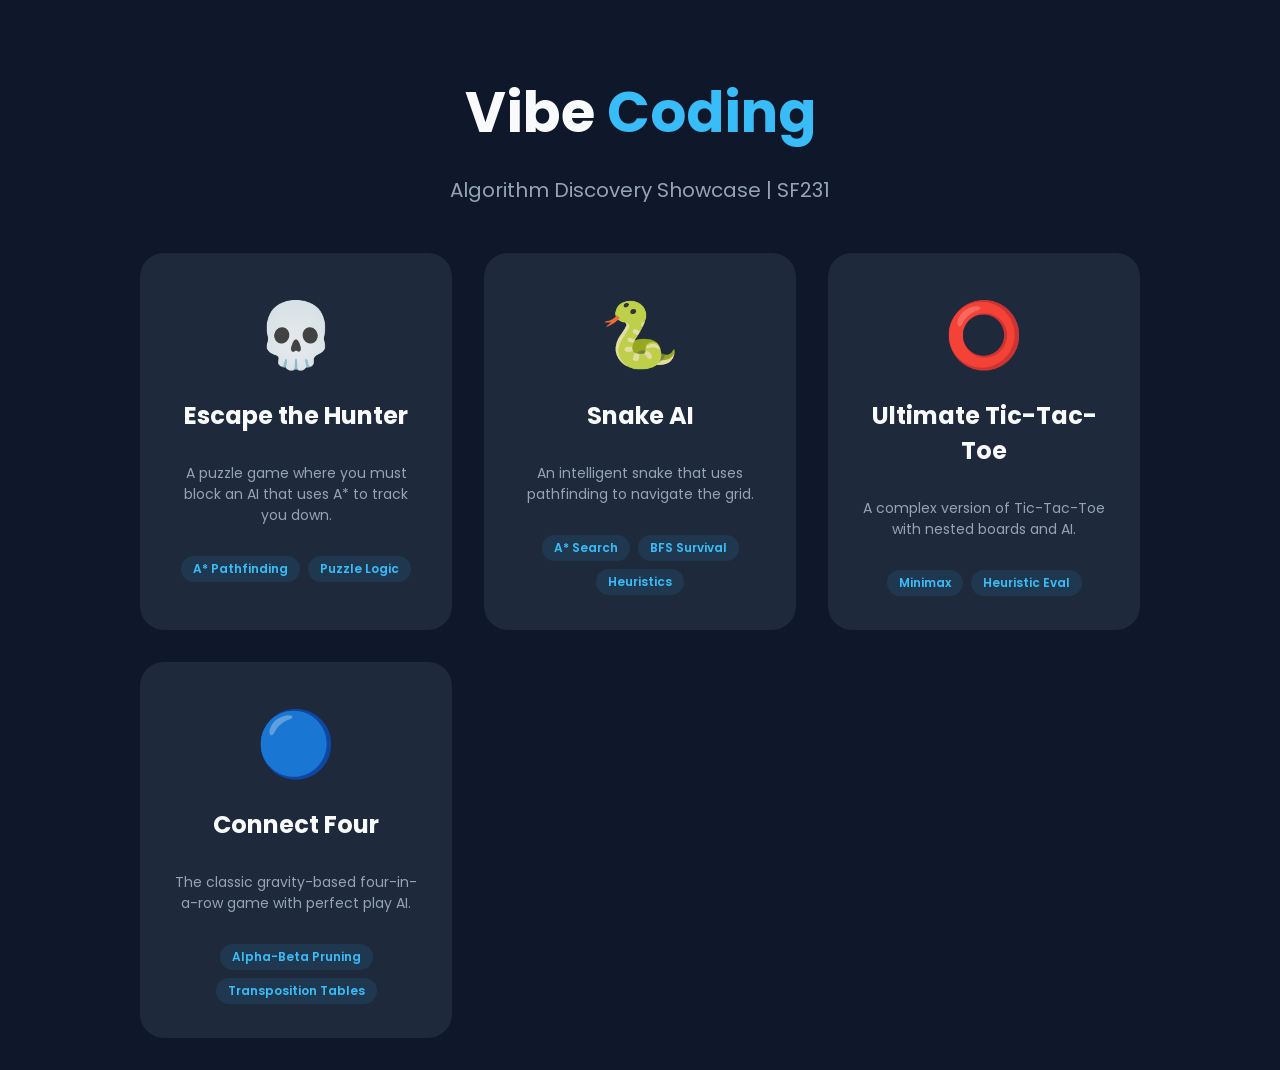
==== index.html @ 36723d7e "escape ai v1 first version" ====
<!DOCTYPE html>
<html lang="en">
<head>
    <meta charset="UTF-8">
    <meta name="viewport" content="width=device-width, initial-scale=1.0">
    <title>SF231 Vibe Coding - Algorithm Discovery</title>
    <link rel="preconnect" href="https://fonts.googleapis.com">
    <link rel="preconnect" href="https://fonts.gstatic.com" crossorigin>
    <link href="https://fonts.googleapis.com/css2?family=Poppins:wght@400;600;700&display=swap" rel="stylesheet">
    <style>
        :root {
            --bg-color: #0f172a;
            --panel-bg: #1e293b;
            --accent-color: #38bdf8;
            --text-color: #f8fafc;
            --text-muted: #94a3b8;
        }

        body {
            font-family: 'Poppins', sans-serif;
            background-color: var(--bg-color);
            color: var(--text-color);
            min-height: 100vh;
            display: flex;
            justify-content: center;
            align-items: center;
            margin: 0;
            padding: 2rem;
        }

        .container {
            max-width: 1000px;
            width: 100%;
            text-align: center;
        }

        header {
            margin-bottom: 3rem;
        }

        header h1 {
            font-size: 3.5rem;
            margin-bottom: 0.5rem;
        }

        header h1 span {
            color: var(--accent-color);
        }

        header p {
            font-size: 1.25rem;
            color: var(--text-muted);
        }

        .game-grid {
            display: grid;
            grid-template-columns: repeat(auto-fit, minmax(280px, 1fr));
            gap: 2rem;
        }

        .game-card {
            background-color: var(--panel-bg);
            border-radius: 1.5rem;
            padding: 2rem;
            text-decoration: none;
            color: inherit;
            transition: transform 0.3s, box-shadow 0.3s, border-color 0.3s;
            border: 2px solid transparent;
            display: flex;
            flex-direction: column;
            align-items: center;
            gap: 1rem;
        }

        .game-card:hover {
            transform: translateY(-10px);
            border-color: var(--accent-color);
            box-shadow: 0 20px 25px -5px rgba(0, 0, 0, 0.3);
        }

        .game-card .icon {
            font-size: 4rem;
        }

        .game-card h2 {
            font-size: 1.5rem;
            margin: 0;
        }

        .game-card p {
            font-size: 0.875rem;
            color: var(--text-muted);
            line-height: 1.5;
        }

        .algo-list {
            display: flex;
            gap: 0.5rem;
            flex-wrap: wrap;
            justify-content: center;
        }

        .algo-tag {
            background-color: rgba(56, 189, 248, 0.1);
            color: var(--accent-color);
            padding: 0.25rem 0.75rem;
            border-radius: 1rem;
            font-size: 0.75rem;
            font-weight: 600;
        }
    </style>
</head>
<body>
    <div class="container">
        <header>
            <h1>Vibe <span>Coding</span></h1>
            <p>Algorithm Discovery Showcase | SF231</p>
        </header>

        <main class="game-grid">
            <a href="escape-ai/index.html" class="game-card">
                <div class="icon">💀</div>
                <h2>Escape the Hunter</h2>
                <p>A puzzle game where you must block an AI that uses A* to track you down.</p>
                <div class="algo-list">
                    <span class="algo-tag">A* Pathfinding</span>
                    <span class="algo-tag">Puzzle Logic</span>
                </div>
            </a>



            <a href="snake/index.html" class="game-card">
                <div class="icon">🐍</div>
                <h2>Snake AI</h2>
                <p>An intelligent snake that uses pathfinding to navigate the grid.</p>
                <div class="algo-list">
                    <span class="algo-tag">A* Search</span>
                    <span class="algo-tag">BFS Survival</span>
                    <span class="algo-tag">Heuristics</span>
                </div>
            </a>

            <a href="tic-tak-toe/index.html" class="game-card">
                <div class="icon">⭕</div>
                <h2>Ultimate Tic-Tac-Toe</h2>
                <p>A complex version of Tic-Tac-Toe with nested boards and AI.</p>
                <div class="algo-list">
                    <span class="algo-tag">Minimax</span>
                    <span class="algo-tag">Heuristic Eval</span>
                </div>
            </a>

            <a href="four/index.html" class="game-card">
                <div class="icon">🔵</div>
                <h2>Connect Four</h2>
                <p>The classic gravity-based four-in-a-row game with perfect play AI.</p>
                <div class="algo-list">
                    <span class="algo-tag">Alpha-Beta Pruning</span>
                    <span class="algo-tag">Transposition Tables</span>
                </div>
            </a>
        </main>
    </div>
</body>
</html>
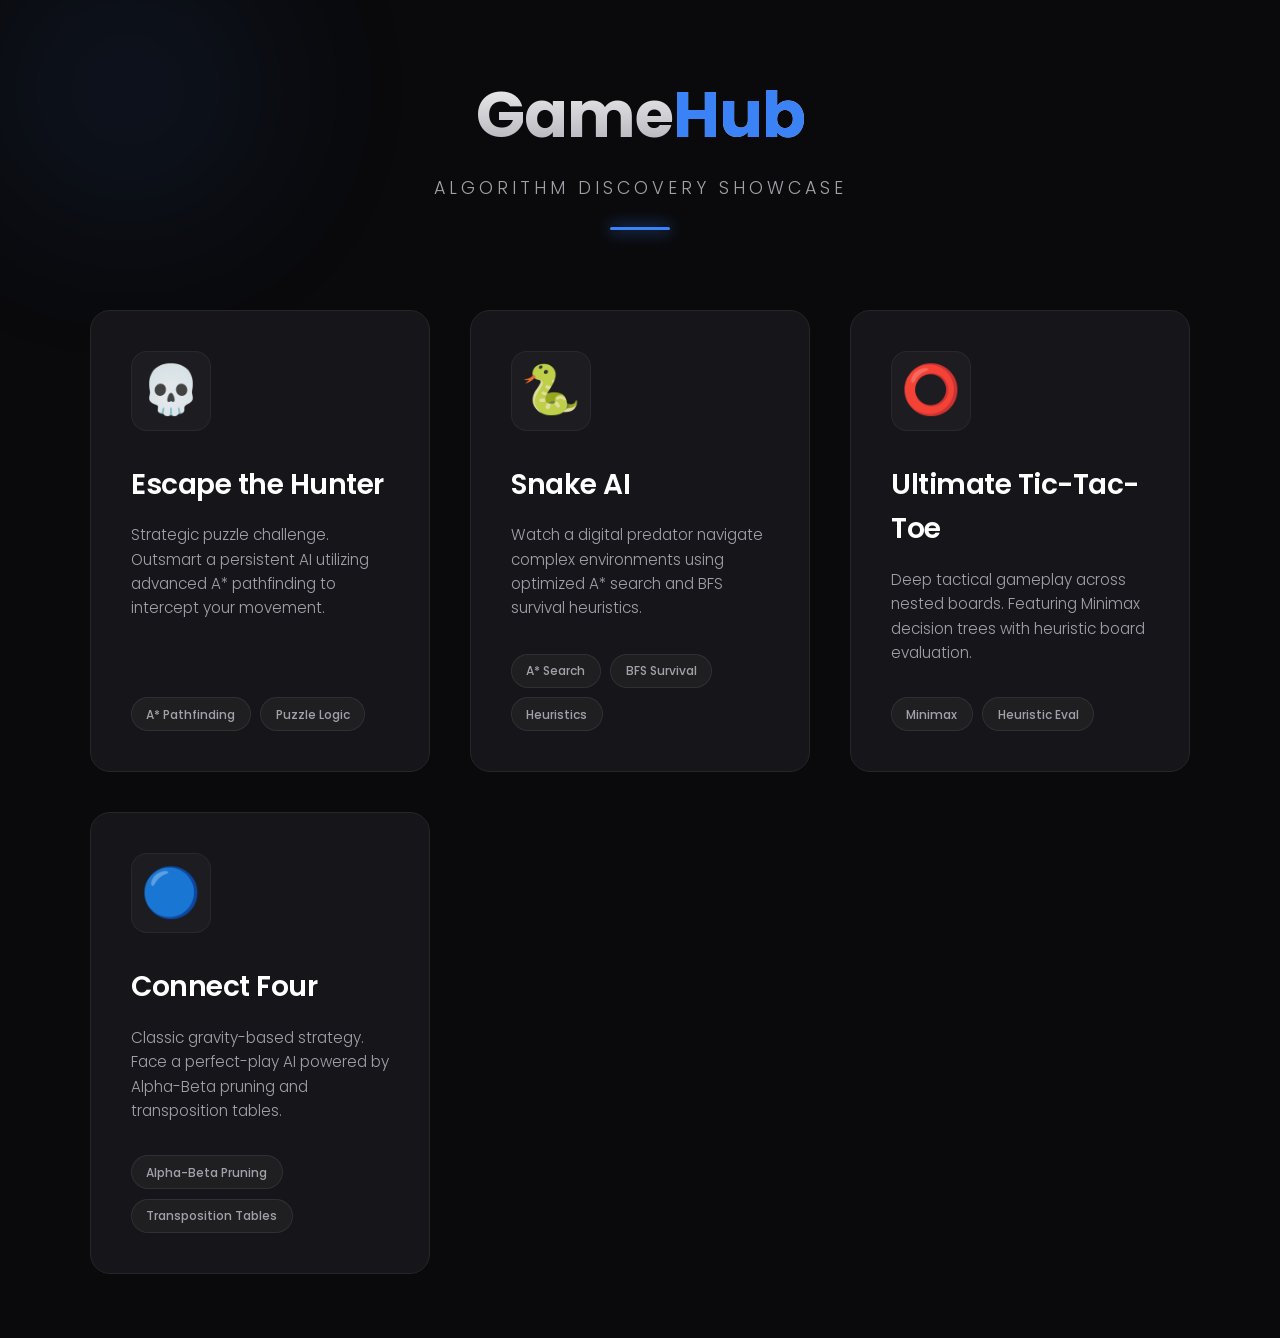
==== commit 9d11fdc1: "homepage edit ux ui" ====
--- a/index.html
+++ b/index.html
@@ -3,137 +3,233 @@
 <head>
     <meta charset="UTF-8">
     <meta name="viewport" content="width=device-width, initial-scale=1.0">
-    <title>SF231 Vibe Coding - Algorithm Discovery</title>
+    <title>GameHub | Algorithm Discovery</title>
     <link rel="preconnect" href="https://fonts.googleapis.com">
     <link rel="preconnect" href="https://fonts.gstatic.com" crossorigin>
-    <link href="https://fonts.googleapis.com/css2?family=Poppins:wght@400;600;700&display=swap" rel="stylesheet">
+    <link href="https://fonts.googleapis.com/css2?family=Poppins:wght@300;400;600;700&display=swap" rel="stylesheet">
     <style>
         :root {
-            --bg-color: #0f172a;
-            --panel-bg: #1e293b;
-            --accent-color: #38bdf8;
-            --text-color: #f8fafc;
-            --text-muted: #94a3b8;
+            --bg-color: #0a0a0c;
+            --panel-bg: #16161a;
+            --panel-hover: #1c1c22;
+            --accent-color: #3b82f6;
+            --accent-glow: rgba(59, 130, 246, 0.4);
+            --text-main: #ffffff;
+            --text-muted: #a1a1aa;
+            --card-border: #27272a;
+            --transition-speed: 0.4s;
+        }
+
+        * {
+            box-sizing: border-box;
+            margin: 0;
+            padding: 0;
         }
 
         body {
             font-family: 'Poppins', sans-serif;
             background-color: var(--bg-color);
-            color: var(--text-color);
+            color: var(--text-main);
             min-height: 100vh;
+            display: flex;
+            justify-content: center;
+            align-items: flex-start;
+            padding: 4rem 2rem;
+            line-height: 1.6;
+            overflow-x: hidden;
+        }
+
+        /* Subtle background glow */
+        body::before {
+            content: '';
+            position: fixed;
+            top: -10%;
+            left: -10%;
+            width: 40%;
+            height: 40%;
+            background: radial-gradient(circle, var(--accent-glow) 0%, transparent 70%);
+            z-index: -1;
+            filter: blur(80px);
+            opacity: 0.3;
+        }
+
+        .container {
+            max-width: 1100px;
+            width: 100%;
+        }
+
+        header {
+            text-align: center;
+            margin-bottom: 5rem;
+            position: relative;
+        }
+
+        header h1 {
+            font-size: 4rem;
+            font-weight: 700;
+            letter-spacing: -1px;
+            margin-bottom: 0.5rem;
+            background: linear-gradient(to bottom, #fff 0%, #a1a1aa 100%);
+            -webkit-background-clip: text;
+            -webkit-text-fill-color: transparent;
+        }
+
+        header h1 span {
+            color: var(--accent-color);
+            -webkit-text-fill-color: var(--accent-color);
+        }
+
+        header p {
+            font-size: 1.1rem;
+            color: var(--text-muted);
+            font-weight: 300;
+            text-transform: uppercase;
+            letter-spacing: 4px;
+        }
+
+        header::after {
+            content: '';
+            display: block;
+            width: 60px;
+            height: 3px;
+            background: var(--accent-color);
+            margin: 1.5rem auto 0;
+            border-radius: 2px;
+            box-shadow: 0 0 15px var(--accent-color);
+        }
+
+        .game-grid {
+            display: grid;
+            grid-template-columns: repeat(auto-fit, minmax(320px, 1fr));
+            gap: 2.5rem;
+        }
+
+        .game-card {
+            background-color: var(--panel-bg);
+            border: 1px solid var(--card-border);
+            border-radius: 1.25rem;
+            padding: 2.5rem;
+            text-decoration: none;
+            color: inherit;
+            transition: all var(--transition-speed) cubic-bezier(0.23, 1, 0.32, 1);
+            display: flex;
+            flex-direction: column;
+            position: relative;
+            overflow: hidden;
+        }
+
+        .game-card::before {
+            content: '';
+            position: absolute;
+            top: 0;
+            left: 0;
+            width: 100%;
+            height: 100%;
+            background: radial-gradient(800px circle at var(--mouse-x, 0) var(--mouse-y, 0), rgba(255,255,255,0.06), transparent 40%);
+            z-index: 3;
+            pointer-events: none;
+            opacity: 0;
+            transition: opacity 0.5s;
+        }
+
+        .game-card:hover::before {
+            opacity: 1;
+        }
+
+        .game-card:hover {
+            transform: translateY(-8px);
+            border-color: var(--accent-color);
+            background-color: var(--panel-hover);
+            box-shadow: 0 20px 40px -15px rgba(0, 0, 0, 0.5);
+        }
+
+        .game-card .icon-wrapper {
+            width: 80px;
+            height: 80px;
+            background: rgba(255, 255, 255, 0.03);
+            border-radius: 1rem;
             display: flex;
             justify-content: center;
             align-items: center;
-            margin: 0;
-            padding: 2rem;
-        }
-
-        .container {
-            max-width: 1000px;
-            width: 100%;
-            text-align: center;
-        }
-
-        header {
-            margin-bottom: 3rem;
-        }
-
-        header h1 {
-            font-size: 3.5rem;
-            margin-bottom: 0.5rem;
-        }
-
-        header h1 span {
+            font-size: 3rem;
+            margin-bottom: 2rem;
+            transition: transform var(--transition-speed);
+            border: 1px solid rgba(255, 255, 255, 0.05);
+        }
+
+        .game-card:hover .icon-wrapper {
+            transform: scale(1.1) rotate(5deg);
+            background: rgba(59, 130, 246, 0.1);
+            border-color: rgba(59, 130, 246, 0.2);
+        }
+
+        .game-card h2 {
+            font-size: 1.75rem;
+            font-weight: 600;
+            margin-bottom: 1rem;
+            letter-spacing: -0.5px;
+        }
+
+        .game-card p {
+            font-size: 0.95rem;
+            color: var(--text-muted);
+            margin-bottom: 2rem;
+            flex-grow: 1;
+            font-weight: 300;
+        }
+
+        .algo-list {
+            display: flex;
+            gap: 0.6rem;
+            flex-wrap: wrap;
+        }
+
+        .algo-tag {
+            background-color: rgba(255, 255, 255, 0.04);
+            color: var(--text-muted);
+            padding: 0.4rem 0.9rem;
+            border-radius: 2rem;
+            font-size: 0.75rem;
+            font-weight: 500;
+            border: 1px solid rgba(255, 255, 255, 0.08);
+            transition: all 0.3s;
+        }
+
+        .game-card:hover .algo-tag {
+            border-color: rgba(59, 130, 246, 0.3);
             color: var(--accent-color);
-        }
-
-        header p {
-            font-size: 1.25rem;
-            color: var(--text-muted);
-        }
-
-        .game-grid {
-            display: grid;
-            grid-template-columns: repeat(auto-fit, minmax(280px, 1fr));
-            gap: 2rem;
-        }
-
-        .game-card {
-            background-color: var(--panel-bg);
-            border-radius: 1.5rem;
-            padding: 2rem;
-            text-decoration: none;
-            color: inherit;
-            transition: transform 0.3s, box-shadow 0.3s, border-color 0.3s;
-            border: 2px solid transparent;
-            display: flex;
-            flex-direction: column;
-            align-items: center;
-            gap: 1rem;
-        }
-
-        .game-card:hover {
-            transform: translateY(-10px);
-            border-color: var(--accent-color);
-            box-shadow: 0 20px 25px -5px rgba(0, 0, 0, 0.3);
-        }
-
-        .game-card .icon {
-            font-size: 4rem;
-        }
-
-        .game-card h2 {
-            font-size: 1.5rem;
-            margin: 0;
-        }
-
-        .game-card p {
-            font-size: 0.875rem;
-            color: var(--text-muted);
-            line-height: 1.5;
-        }
-
-        .algo-list {
-            display: flex;
-            gap: 0.5rem;
-            flex-wrap: wrap;
-            justify-content: center;
-        }
-
-        .algo-tag {
-            background-color: rgba(56, 189, 248, 0.1);
-            color: var(--accent-color);
-            padding: 0.25rem 0.75rem;
-            border-radius: 1rem;
-            font-size: 0.75rem;
-            font-weight: 600;
+            background-color: rgba(59, 130, 246, 0.05);
+        }
+
+        @media (max-width: 768px) {
+            header h1 { font-size: 2.8rem; }
+            .game-grid { grid-template-columns: 1fr; }
+            body { padding: 2rem 1rem; }
         }
     </style>
 </head>
 <body>
     <div class="container">
         <header>
-            <h1>Vibe <span>Coding</span></h1>
-            <p>Algorithm Discovery Showcase | SF231</p>
+            <h1>Game<span>Hub</span></h1>
+            <p>Algorithm Discovery Showcase</p>
         </header>
 
         <main class="game-grid">
             <a href="escape-ai/index.html" class="game-card">
-                <div class="icon">💀</div>
+                <div class="icon-wrapper">💀</div>
                 <h2>Escape the Hunter</h2>
-                <p>A puzzle game where you must block an AI that uses A* to track you down.</p>
+                <p>Strategic puzzle challenge. Outsmart a persistent AI utilizing advanced A* pathfinding to intercept your movement.</p>
                 <div class="algo-list">
                     <span class="algo-tag">A* Pathfinding</span>
                     <span class="algo-tag">Puzzle Logic</span>
                 </div>
             </a>
 
-
-
             <a href="snake/index.html" class="game-card">
-                <div class="icon">🐍</div>
+                <div class="icon-wrapper">🐍</div>
                 <h2>Snake AI</h2>
-                <p>An intelligent snake that uses pathfinding to navigate the grid.</p>
+                <p>Watch a digital predator navigate complex environments using optimized A* search and BFS survival heuristics.</p>
                 <div class="algo-list">
                     <span class="algo-tag">A* Search</span>
                     <span class="algo-tag">BFS Survival</span>
@@ -141,10 +237,10 @@
                 </div>
             </a>
 
-            <a href="tic-tak-toe/index.html" class="game-card">
-                <div class="icon">⭕</div>
+            <a href="tic-tac-toe/index.html" class="game-card">
+                <div class="icon-wrapper">⭕</div>
                 <h2>Ultimate Tic-Tac-Toe</h2>
-                <p>A complex version of Tic-Tac-Toe with nested boards and AI.</p>
+                <p>Deep tactical gameplay across nested boards. Featuring Minimax decision trees with heuristic board evaluation.</p>
                 <div class="algo-list">
                     <span class="algo-tag">Minimax</span>
                     <span class="algo-tag">Heuristic Eval</span>
@@ -152,9 +248,9 @@
             </a>
 
             <a href="four/index.html" class="game-card">
-                <div class="icon">🔵</div>
+                <div class="icon-wrapper">🔵</div>
                 <h2>Connect Four</h2>
-                <p>The classic gravity-based four-in-a-row game with perfect play AI.</p>
+                <p>Classic gravity-based strategy. Face a perfect-play AI powered by Alpha-Beta pruning and transposition tables.</p>
                 <div class="algo-list">
                     <span class="algo-tag">Alpha-Beta Pruning</span>
                     <span class="algo-tag">Transposition Tables</span>
@@ -162,5 +258,18 @@
             </a>
         </main>
     </div>
+
+    <script>
+        // Interactive spotlight effect
+        document.querySelectorAll('.game-card').forEach(card => {
+            card.addEventListener('mousemove', e => {
+                const rect = card.getBoundingClientRect();
+                const x = e.clientX - rect.left;
+                const y = e.clientY - rect.top;
+                card.style.setProperty('--mouse-x', `${x}px`);
+                card.style.setProperty('--mouse-y', `${y}px`);
+            });
+        });
+    </script>
 </body>
 </html>
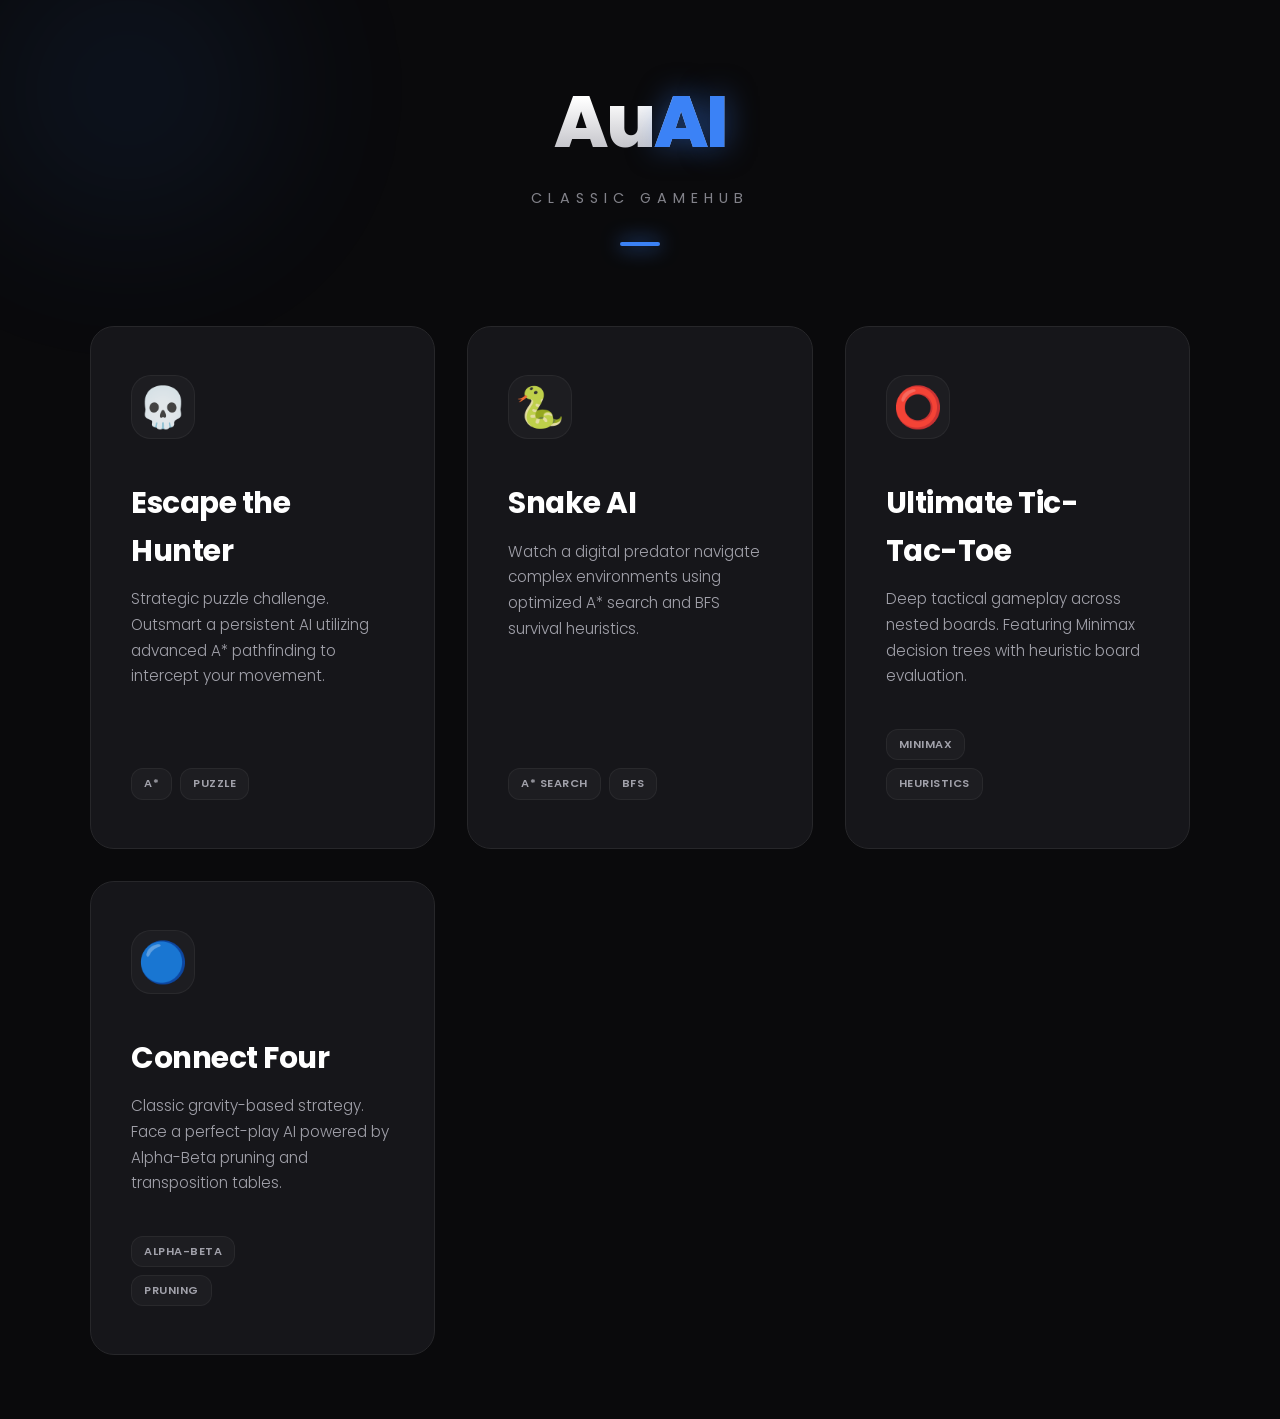
==== commit 87ce5d35: "bug fix escape hunter hunter not moving after hunt fixed" ====
--- a/index.html
+++ b/index.html
@@ -65,11 +65,11 @@
         }
 
         header h1 {
-            font-size: 4rem;
-            font-weight: 700;
-            letter-spacing: -1px;
+            font-size: 4.5rem;
+            font-weight: 800;
+            letter-spacing: -2px;
             margin-bottom: 0.5rem;
-            background: linear-gradient(to bottom, #fff 0%, #a1a1aa 100%);
+            background: linear-gradient(to bottom, #fff 30%, #a1a1aa 100%);
             -webkit-background-clip: text;
             -webkit-text-fill-color: transparent;
         }
@@ -77,38 +77,40 @@
         header h1 span {
             color: var(--accent-color);
             -webkit-text-fill-color: var(--accent-color);
+            text-shadow: 0 0 30px rgba(59, 130, 246, 0.5);
         }
 
         header p {
-            font-size: 1.1rem;
+            font-size: 0.9rem;
             color: var(--text-muted);
-            font-weight: 300;
+            font-weight: 400;
             text-transform: uppercase;
-            letter-spacing: 4px;
+            letter-spacing: 6px;
+            opacity: 0.8;
         }
 
         header::after {
             content: '';
             display: block;
-            width: 60px;
-            height: 3px;
+            width: 40px;
+            height: 4px;
             background: var(--accent-color);
-            margin: 1.5rem auto 0;
-            border-radius: 2px;
-            box-shadow: 0 0 15px var(--accent-color);
+            margin: 2rem auto 0;
+            border-radius: 4px;
+            box-shadow: 0 0 20px var(--accent-color);
         }
 
         .game-grid {
             display: grid;
-            grid-template-columns: repeat(auto-fit, minmax(320px, 1fr));
-            gap: 2.5rem;
+            grid-template-columns: repeat(auto-fit, minmax(340px, 1fr));
+            gap: 2rem;
         }
 
         .game-card {
             background-color: var(--panel-bg);
             border: 1px solid var(--card-border);
-            border-radius: 1.25rem;
-            padding: 2.5rem;
+            border-radius: 1.5rem;
+            padding: 3rem 2.5rem;
             text-decoration: none;
             color: inherit;
             transition: all var(--transition-speed) cubic-bezier(0.23, 1, 0.32, 1);
@@ -118,101 +120,101 @@
             overflow: hidden;
         }
 
-        .game-card::before {
-            content: '';
-            position: absolute;
-            top: 0;
-            left: 0;
-            width: 100%;
-            height: 100%;
-            background: radial-gradient(800px circle at var(--mouse-x, 0) var(--mouse-y, 0), rgba(255,255,255,0.06), transparent 40%);
-            z-index: 3;
-            pointer-events: none;
-            opacity: 0;
-            transition: opacity 0.5s;
-        }
-
-        .game-card:hover::before {
-            opacity: 1;
-        }
-
         .game-card:hover {
-            transform: translateY(-8px);
+            transform: translateY(-12px) scale(1.02);
             border-color: var(--accent-color);
             background-color: var(--panel-hover);
-            box-shadow: 0 20px 40px -15px rgba(0, 0, 0, 0.5);
+            box-shadow: 0 30px 60px -12px rgba(0, 0, 0, 0.7);
         }
 
         .game-card .icon-wrapper {
-            width: 80px;
-            height: 80px;
+            width: 64px;
+            height: 64px;
             background: rgba(255, 255, 255, 0.03);
-            border-radius: 1rem;
+            border-radius: 1.25rem;
             display: flex;
             justify-content: center;
             align-items: center;
-            font-size: 3rem;
-            margin-bottom: 2rem;
-            transition: transform var(--transition-speed);
+            font-size: 2.5rem;
+            margin-bottom: 2.5rem;
+            transition: all var(--transition-speed);
             border: 1px solid rgba(255, 255, 255, 0.05);
         }
 
         .game-card:hover .icon-wrapper {
-            transform: scale(1.1) rotate(5deg);
-            background: rgba(59, 130, 246, 0.1);
-            border-color: rgba(59, 130, 246, 0.2);
+            transform: rotate(-10deg);
+            background: var(--accent-color);
+            box-shadow: 0 0 20px rgba(59, 130, 246, 0.4);
+            border-color: transparent;
         }
 
         .game-card h2 {
-            font-size: 1.75rem;
-            font-weight: 600;
-            margin-bottom: 1rem;
+            font-size: 1.85rem;
+            font-weight: 700;
+            margin-bottom: 0.75rem;
             letter-spacing: -0.5px;
         }
 
         .game-card p {
             font-size: 0.95rem;
             color: var(--text-muted);
-            margin-bottom: 2rem;
+            margin-bottom: 2.5rem;
             flex-grow: 1;
             font-weight: 300;
+            line-height: 1.7;
+        }
+
+        .card-footer {
+            display: flex;
+            justify-content: space-between;
+            align-items: center;
+            margin-top: auto;
         }
 
         .algo-list {
             display: flex;
-            gap: 0.6rem;
+            gap: 0.5rem;
             flex-wrap: wrap;
         }
 
         .algo-tag {
-            background-color: rgba(255, 255, 255, 0.04);
+            background-color: rgba(255, 255, 255, 0.03);
             color: var(--text-muted);
-            padding: 0.4rem 0.9rem;
-            border-radius: 2rem;
-            font-size: 0.75rem;
-            font-weight: 500;
-            border: 1px solid rgba(255, 255, 255, 0.08);
+            padding: 0.35rem 0.75rem;
+            border-radius: 0.75rem;
+            font-size: 0.7rem;
+            font-weight: 600;
+            border: 1px solid rgba(255, 255, 255, 0.05);
+            text-transform: uppercase;
+            letter-spacing: 0.5px;
+        }
+
+        .play-hint {
+            color: var(--accent-color);
+            font-size: 0.8rem;
+            font-weight: 600;
+            opacity: 0;
+            transform: translateX(-10px);
             transition: all 0.3s;
         }
 
-        .game-card:hover .algo-tag {
-            border-color: rgba(59, 130, 246, 0.3);
-            color: var(--accent-color);
-            background-color: rgba(59, 130, 246, 0.05);
+        .game-card:hover .play-hint {
+            opacity: 1;
+            transform: translateX(0);
         }
 
         @media (max-width: 768px) {
-            header h1 { font-size: 2.8rem; }
+            header h1 { font-size: 3.5rem; }
             .game-grid { grid-template-columns: 1fr; }
-            body { padding: 2rem 1rem; }
+            body { padding: 3rem 1.5rem; }
         }
     </style>
 </head>
 <body>
     <div class="container">
         <header>
-            <h1>Game<span>Hub</span></h1>
-            <p>Algorithm Discovery Showcase</p>
+            <h1>Au<span>AI</span></h1>
+            <p>Classic GameHub</p>
         </header>
 
         <main class="game-grid">
@@ -220,9 +222,12 @@
                 <div class="icon-wrapper">💀</div>
                 <h2>Escape the Hunter</h2>
                 <p>Strategic puzzle challenge. Outsmart a persistent AI utilizing advanced A* pathfinding to intercept your movement.</p>
-                <div class="algo-list">
-                    <span class="algo-tag">A* Pathfinding</span>
-                    <span class="algo-tag">Puzzle Logic</span>
+                <div class="card-footer">
+                    <div class="algo-list">
+                        <span class="algo-tag">A*</span>
+                        <span class="algo-tag">Puzzle</span>
+                    </div>
+                    <span class="play-hint">PLAY NOW →</span>
                 </div>
             </a>
 
@@ -230,10 +235,12 @@
                 <div class="icon-wrapper">🐍</div>
                 <h2>Snake AI</h2>
                 <p>Watch a digital predator navigate complex environments using optimized A* search and BFS survival heuristics.</p>
-                <div class="algo-list">
-                    <span class="algo-tag">A* Search</span>
-                    <span class="algo-tag">BFS Survival</span>
-                    <span class="algo-tag">Heuristics</span>
+                <div class="card-footer">
+                    <div class="algo-list">
+                        <span class="algo-tag">A* Search</span>
+                        <span class="algo-tag">BFS</span>
+                    </div>
+                    <span class="play-hint">PLAY NOW →</span>
                 </div>
             </a>
 
@@ -241,9 +248,12 @@
                 <div class="icon-wrapper">⭕</div>
                 <h2>Ultimate Tic-Tac-Toe</h2>
                 <p>Deep tactical gameplay across nested boards. Featuring Minimax decision trees with heuristic board evaluation.</p>
-                <div class="algo-list">
-                    <span class="algo-tag">Minimax</span>
-                    <span class="algo-tag">Heuristic Eval</span>
+                <div class="card-footer">
+                    <div class="algo-list">
+                        <span class="algo-tag">Minimax</span>
+                        <span class="algo-tag">Heuristics</span>
+                    </div>
+                    <span class="play-hint">PLAY NOW →</span>
                 </div>
             </a>
 
@@ -251,9 +261,12 @@
                 <div class="icon-wrapper">🔵</div>
                 <h2>Connect Four</h2>
                 <p>Classic gravity-based strategy. Face a perfect-play AI powered by Alpha-Beta pruning and transposition tables.</p>
-                <div class="algo-list">
-                    <span class="algo-tag">Alpha-Beta Pruning</span>
-                    <span class="algo-tag">Transposition Tables</span>
+                <div class="card-footer">
+                    <div class="algo-list">
+                        <span class="algo-tag">Alpha-Beta</span>
+                        <span class="algo-tag">Pruning</span>
+                    </div>
+                    <span class="play-hint">PLAY NOW →</span>
                 </div>
             </a>
         </main>
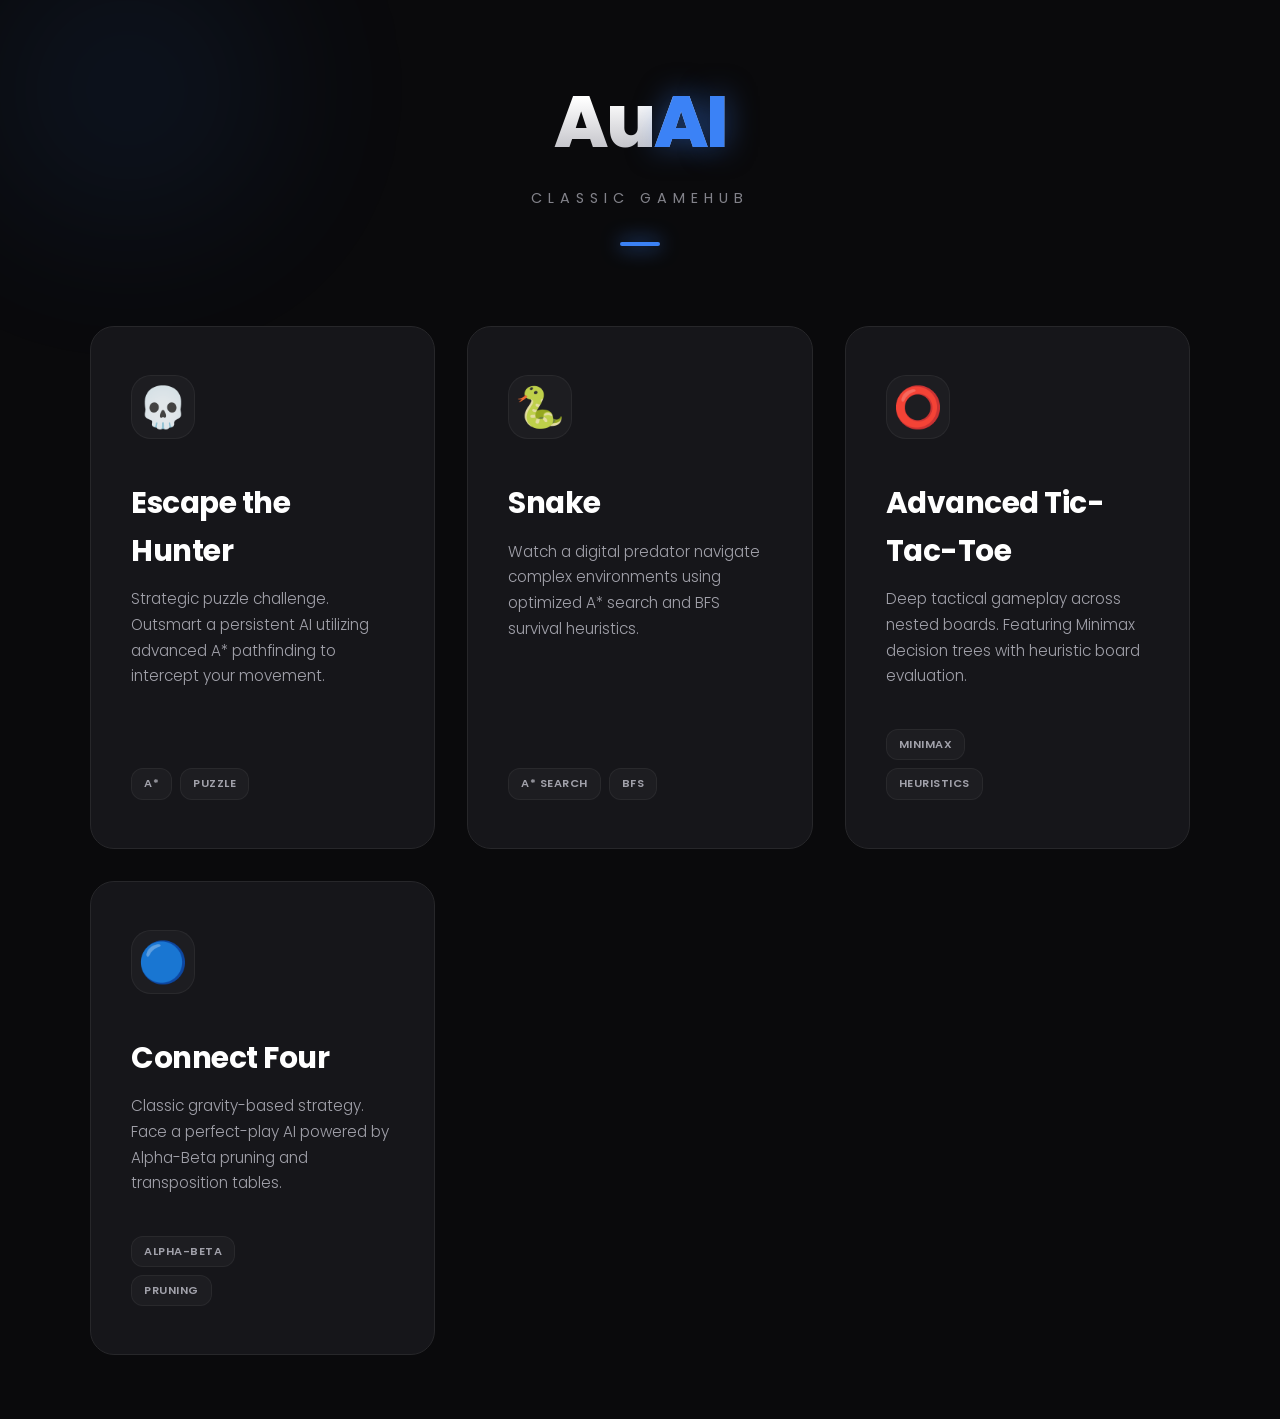
==== commit 0a9eda24: "first part ux/ui edit" ====
--- a/index.html
+++ b/index.html
@@ -233,7 +233,7 @@
 
             <a href="snake/index.html" class="game-card">
                 <div class="icon-wrapper">🐍</div>
-                <h2>Snake AI</h2>
+                <h2>Snake</h2>
                 <p>Watch a digital predator navigate complex environments using optimized A* search and BFS survival heuristics.</p>
                 <div class="card-footer">
                     <div class="algo-list">
@@ -246,7 +246,7 @@
 
             <a href="tic-tac-toe/index.html" class="game-card">
                 <div class="icon-wrapper">⭕</div>
-                <h2>Ultimate Tic-Tac-Toe</h2>
+                <h2>Advanced Tic-Tac-Toe</h2>
                 <p>Deep tactical gameplay across nested boards. Featuring Minimax decision trees with heuristic board evaluation.</p>
                 <div class="card-footer">
                     <div class="algo-list">
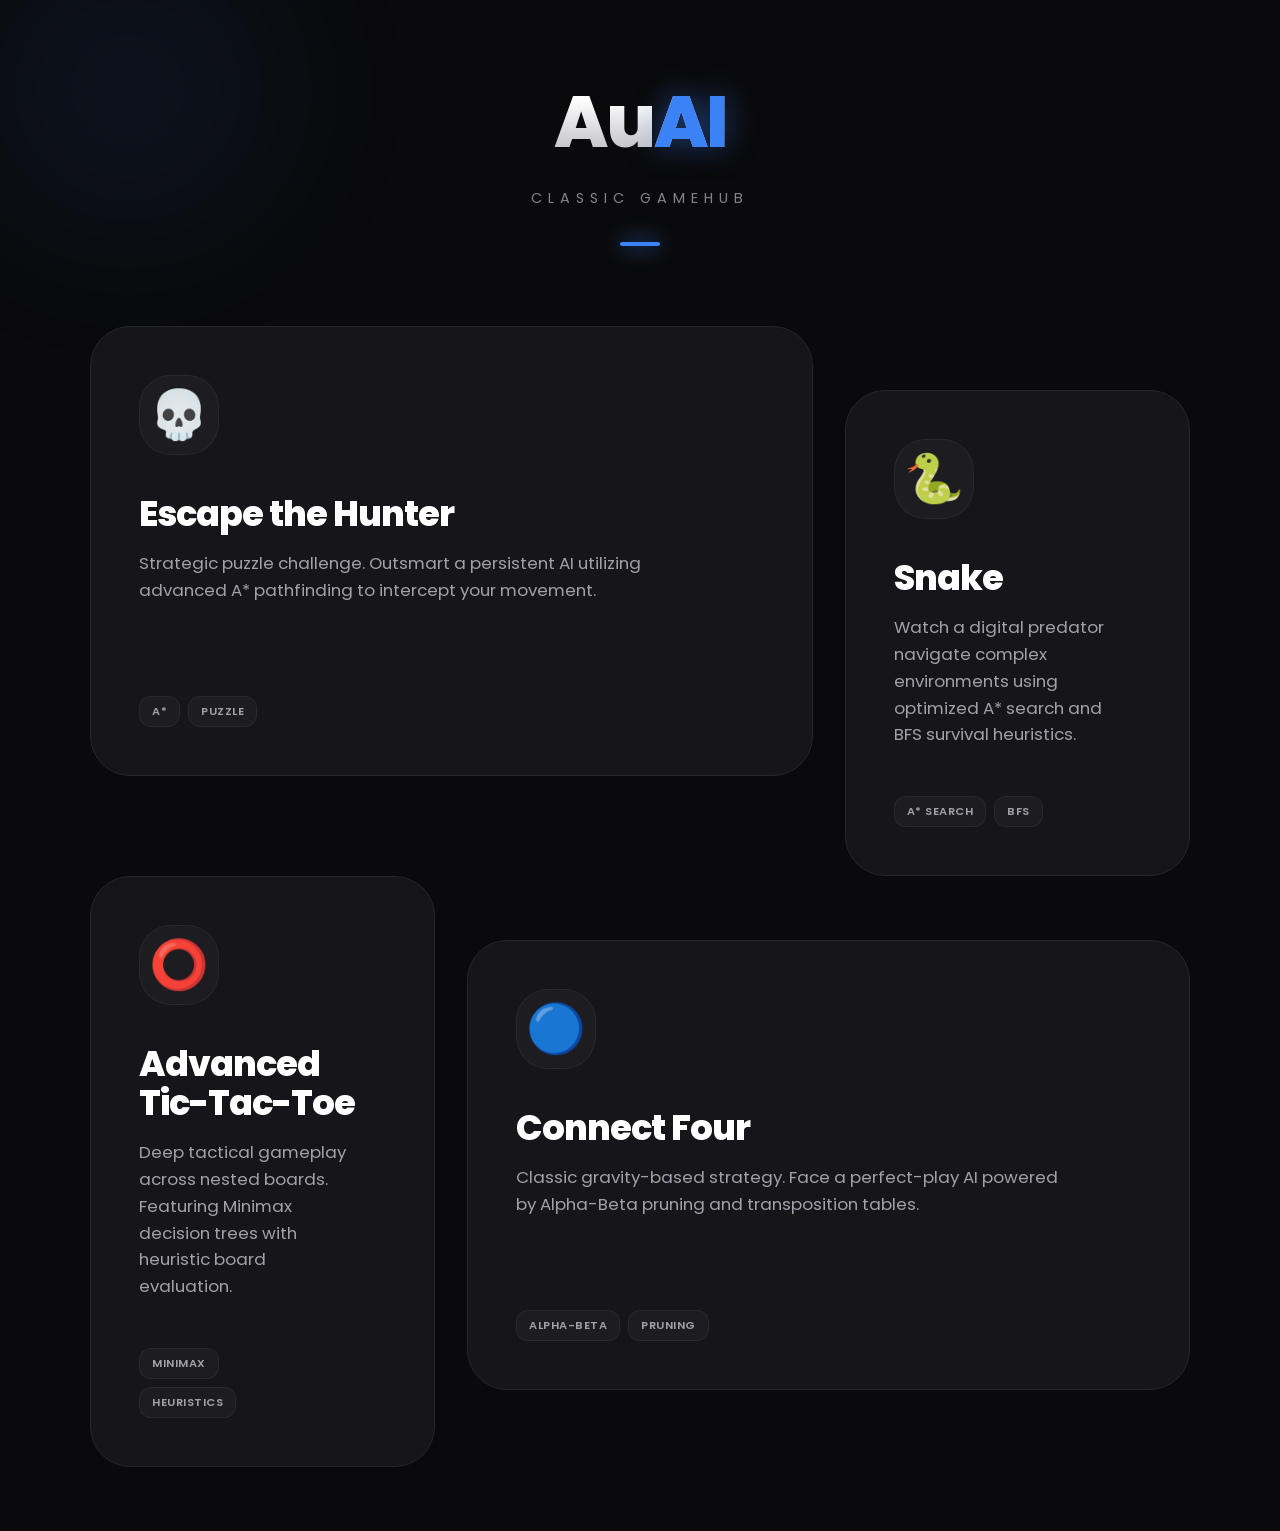
==== commit 534750ad: "v1 first final" ====
--- a/index.html
+++ b/index.html
@@ -3,7 +3,7 @@
 <head>
     <meta charset="UTF-8">
     <meta name="viewport" content="width=device-width, initial-scale=1.0">
-    <title>GameHub | Algorithm Discovery</title>
+    <title>AuAI | GameHub</title>
     <link rel="preconnect" href="https://fonts.googleapis.com">
     <link rel="preconnect" href="https://fonts.gstatic.com" crossorigin>
     <link href="https://fonts.googleapis.com/css2?family=Poppins:wght@300;400;600;700&display=swap" rel="stylesheet">
@@ -102,66 +102,100 @@
 
         .game-grid {
             display: grid;
-            grid-template-columns: repeat(auto-fit, minmax(340px, 1fr));
+            grid-template-columns: repeat(12, 1fr);
             gap: 2rem;
+            align-items: start;
         }
 
         .game-card {
             background-color: var(--panel-bg);
             border: 1px solid var(--card-border);
-            border-radius: 1.5rem;
-            padding: 3rem 2.5rem;
+            border-radius: 2.5rem;
+            padding: 3rem;
             text-decoration: none;
             color: inherit;
-            transition: all var(--transition-speed) cubic-bezier(0.23, 1, 0.32, 1);
+            transition: all var(--transition-speed) cubic-bezier(0.2, 1, 0.2, 1);
             display: flex;
             flex-direction: column;
             position: relative;
             overflow: hidden;
+            backdrop-filter: blur(16px);
+        }
+
+        /* Bento Spans & Staggering */
+        .game-card:nth-child(1) { 
+            grid-column: span 8; 
+            min-height: 450px;
+        }
+        .game-card:nth-child(2) { 
+            grid-column: span 4; 
+            margin-top: 4rem;
+            min-height: 400px;
+        }
+        .game-card:nth-child(3) { 
+            grid-column: span 4; 
+            margin-top: -2rem;
+            min-height: 400px;
+        }
+        .game-card:nth-child(4) { 
+            grid-column: span 8; 
+            min-height: 450px;
+            margin-top: 2rem;
         }
 
         .game-card:hover {
-            transform: translateY(-12px) scale(1.02);
-            border-color: var(--accent-color);
+            transform: translateY(-15px);
+            border-color: rgba(59, 130, 246, 0.3);
             background-color: var(--panel-hover);
-            box-shadow: 0 30px 60px -12px rgba(0, 0, 0, 0.7);
+            box-shadow: 0 40px 80px -20px rgba(0, 0, 0, 0.8);
         }
 
         .game-card .icon-wrapper {
-            width: 64px;
-            height: 64px;
+            width: 80px;
+            height: 80px;
             background: rgba(255, 255, 255, 0.03);
-            border-radius: 1.25rem;
+            border-radius: 2rem;
             display: flex;
             justify-content: center;
             align-items: center;
-            font-size: 2.5rem;
+            font-size: 3rem;
             margin-bottom: 2.5rem;
-            transition: all var(--transition-speed);
+            transition: all 0.5s cubic-bezier(0.175, 0.885, 0.32, 1.275);
             border: 1px solid rgba(255, 255, 255, 0.05);
-        }
+            position: relative;
+            z-index: 1;
+            animation: floatIcon 4s infinite ease-in-out;
+        }
+
+        @keyframes floatIcon {
+            0%, 100% { transform: translateY(0); }
+            50% { transform: translateY(-10px); }
+        }
+
+        .game-card:nth-child(2) .icon-wrapper { animation-delay: -1s; }
+        .game-card:nth-child(3) .icon-wrapper { animation-delay: -2s; }
+        .game-card:nth-child(4) .icon-wrapper { animation-delay: -3s; }
 
         .game-card:hover .icon-wrapper {
-            transform: rotate(-10deg);
+            transform: rotate(-12deg) scale(1.15) !important;
             background: var(--accent-color);
-            box-shadow: 0 0 20px rgba(59, 130, 246, 0.4);
+            box-shadow: 0 0 40px rgba(59, 130, 246, 0.6);
             border-color: transparent;
         }
 
         .game-card h2 {
-            font-size: 1.85rem;
-            font-weight: 700;
-            margin-bottom: 0.75rem;
-            letter-spacing: -0.5px;
+            font-size: 2.2rem;
+            font-weight: 800;
+            margin-bottom: 1rem;
+            letter-spacing: -1px;
+            line-height: 1.1;
         }
 
         .game-card p {
-            font-size: 0.95rem;
+            font-size: 1.05rem;
             color: var(--text-muted);
-            margin-bottom: 2.5rem;
-            flex-grow: 1;
-            font-weight: 300;
-            line-height: 1.7;
+            margin-bottom: 3rem;
+            max-width: 90%;
         }
 
         .card-footer {
@@ -203,9 +237,15 @@
             transform: translateX(0);
         }
 
-        @media (max-width: 768px) {
+        @media (max-width: 1024px) {
             header h1 { font-size: 3.5rem; }
             .game-grid { grid-template-columns: 1fr; }
+            .game-card:nth-child(n) { 
+                grid-column: span 1; 
+                margin-top: 0;
+                min-height: auto;
+                padding: 2.5rem 2rem;
+            }
             body { padding: 3rem 1.5rem; }
         }
     </style>
@@ -285,4 +325,4 @@
         });
     </script>
 </body>
-</html>
+</html>
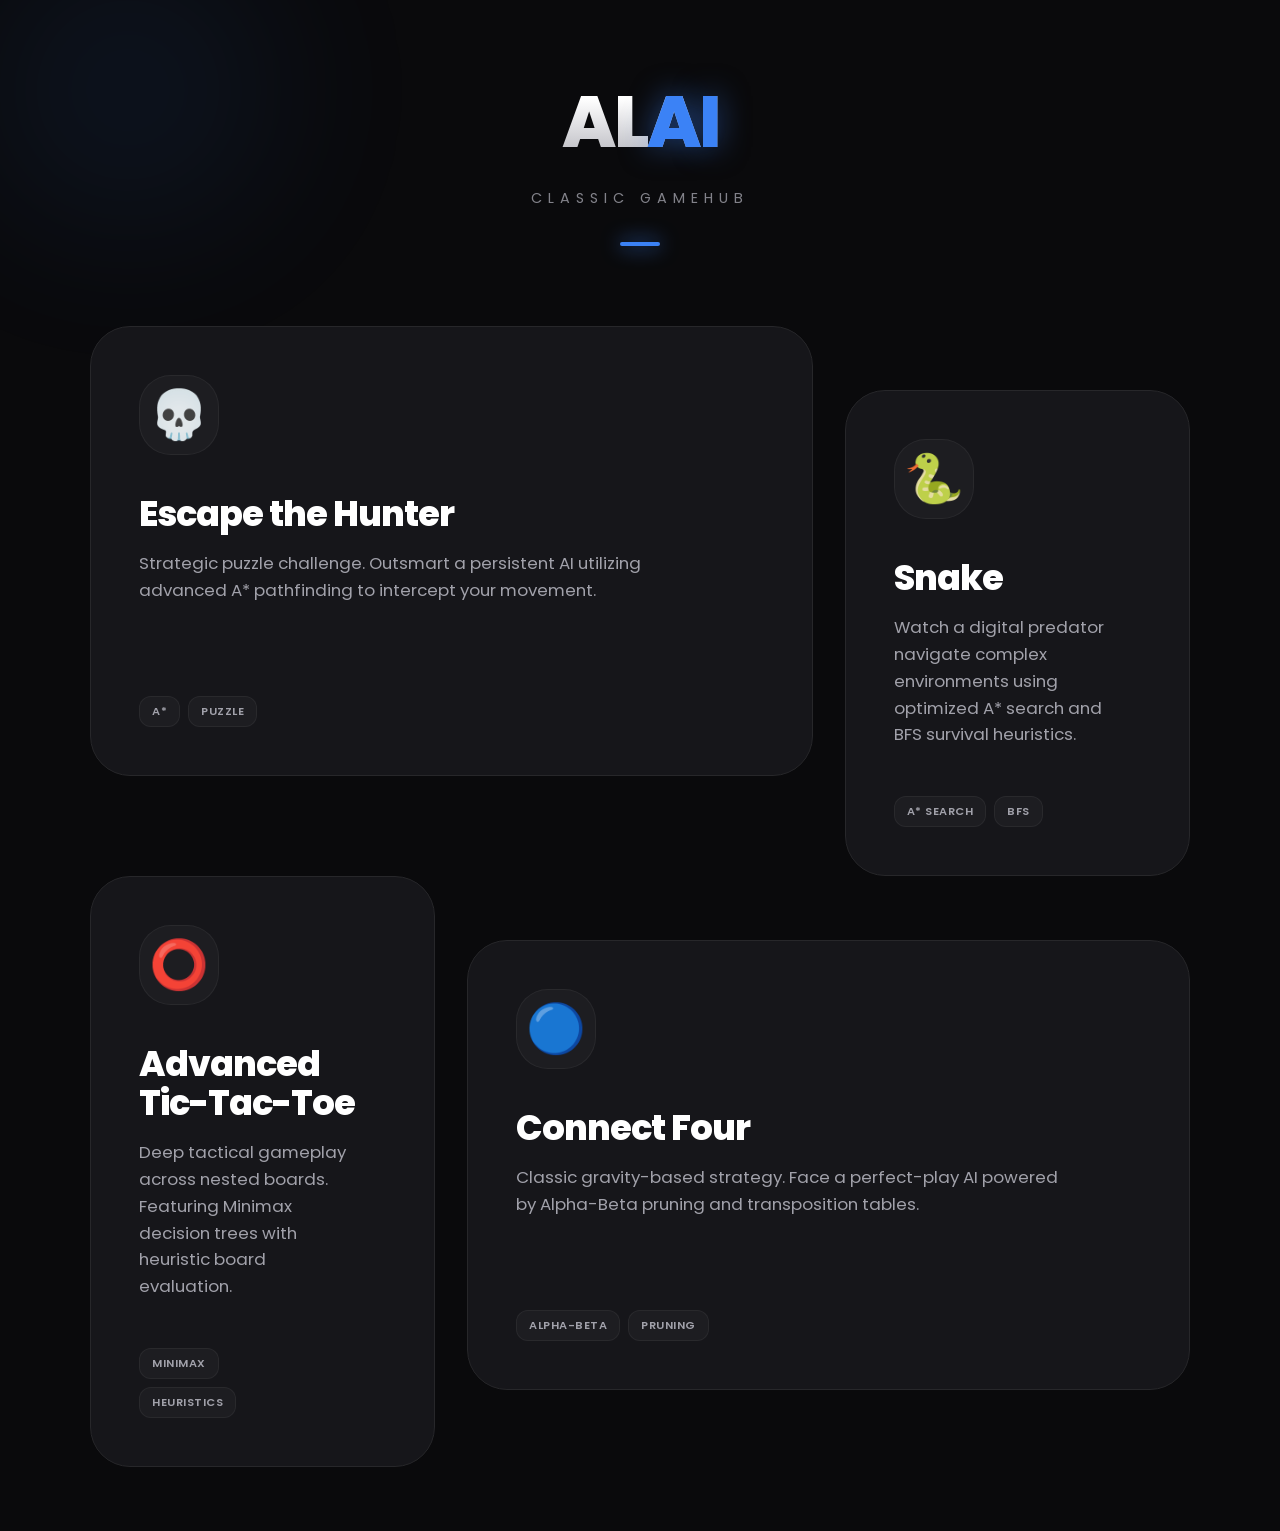
==== commit 0aa817fe: "rename" ====
--- a/index.html
+++ b/index.html
@@ -3,7 +3,7 @@
 <head>
     <meta charset="UTF-8">
     <meta name="viewport" content="width=device-width, initial-scale=1.0">
-    <title>AuAI | GameHub</title>
+    <title>ALAI | GameHub</title>
     <link rel="preconnect" href="https://fonts.googleapis.com">
     <link rel="preconnect" href="https://fonts.gstatic.com" crossorigin>
     <link href="https://fonts.googleapis.com/css2?family=Poppins:wght@300;400;600;700&display=swap" rel="stylesheet">
@@ -253,7 +253,7 @@
 <body>
     <div class="container">
         <header>
-            <h1>Au<span>AI</span></h1>
+            <h1>AL<span>AI</span></h1>
             <p>Classic GameHub</p>
         </header>
 
@@ -313,7 +313,6 @@
     </div>
 
     <script>
-        // Interactive spotlight effect
         document.querySelectorAll('.game-card').forEach(card => {
             card.addEventListener('mousemove', e => {
                 const rect = card.getBoundingClientRect();
